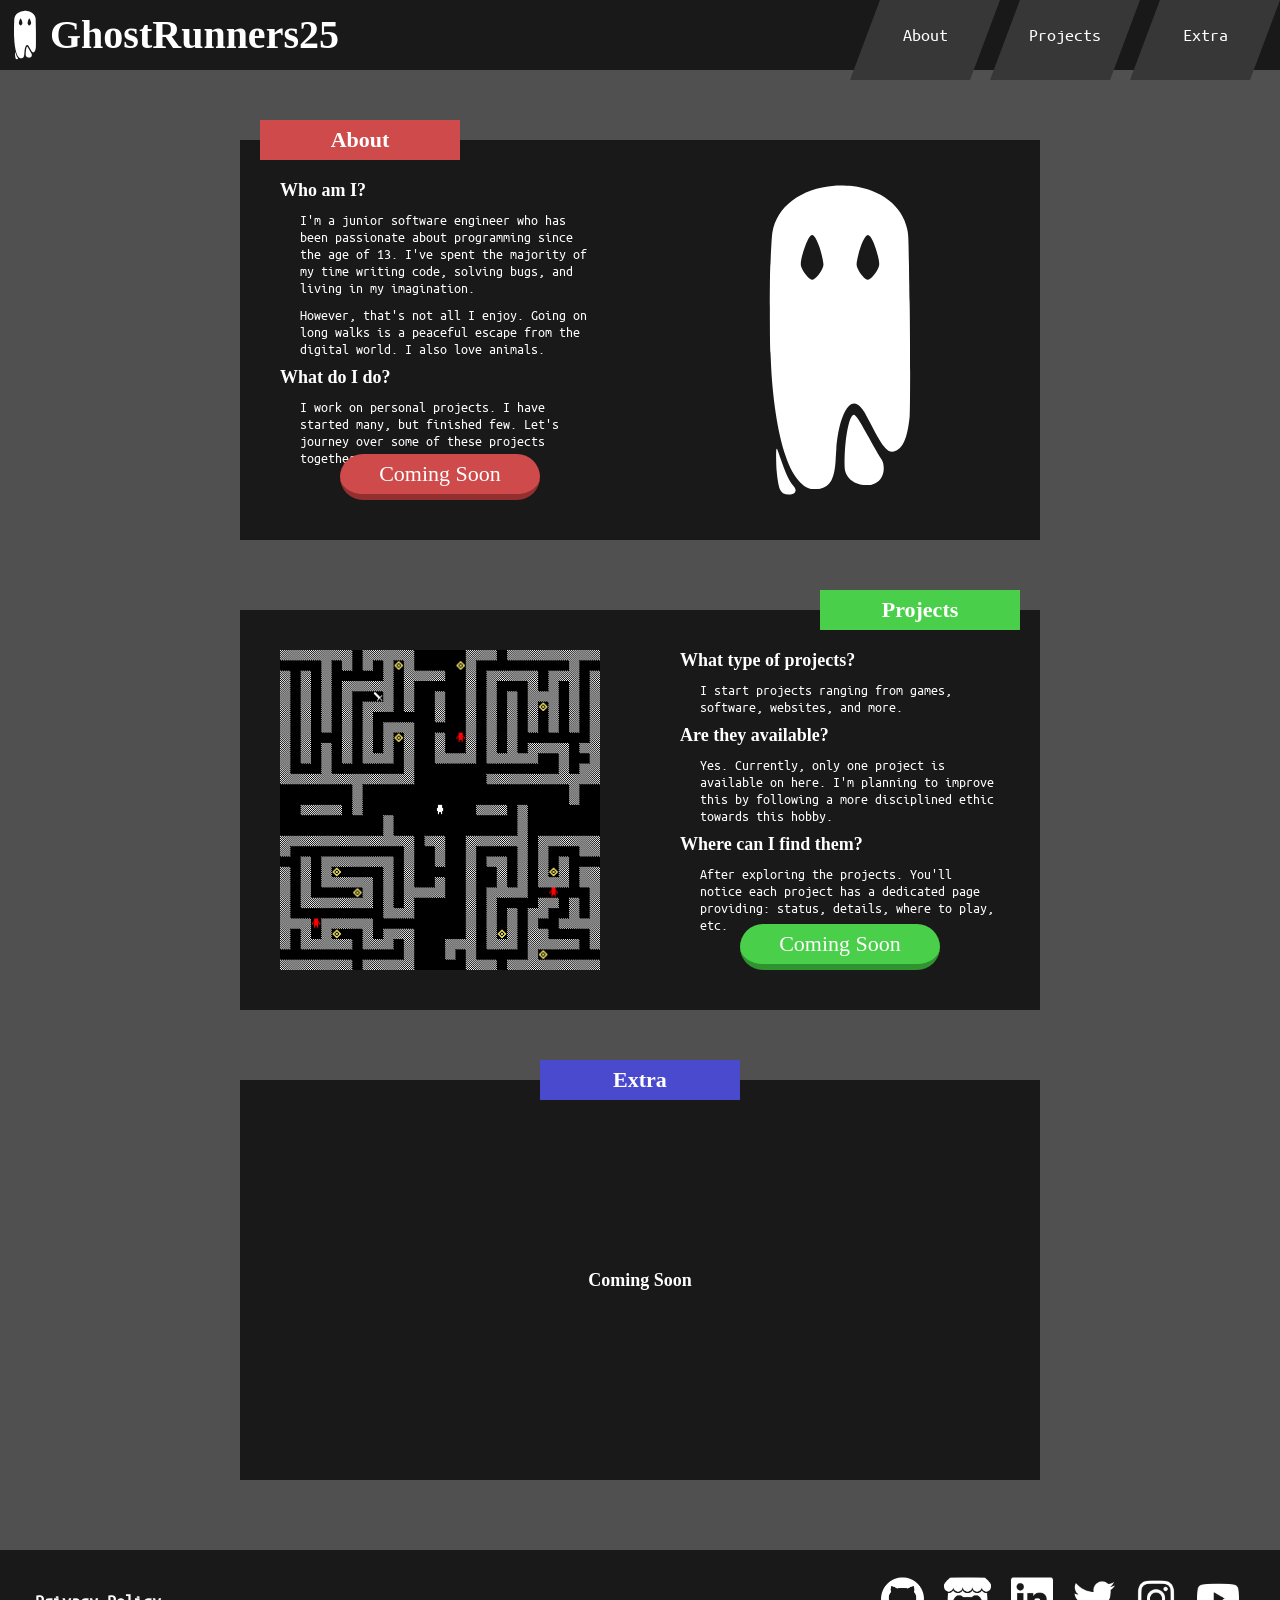
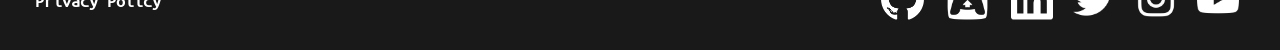
==== index.html @ 74f5e4fc "from policy to privacy-policy" ====
<!DOCTYPE html>
<html>
    <head>
        <title>GhostRunners25</title>

        <meta name="viewport" content="width=device-width, initial-scale=1.0" />
        <meta name="author" content="GhostRunners25 - Isaac Butler" />
        <meta name="keywords" content="GhostRunners25, GR25" />
        <meta name="description" content="" />

        <link href="./source/styles/main/index.css" type="text/css" rel="stylesheet" />
        <link href="./source/images/icons/ghost-icon.svg" type="x-image/icon" rel="icon" />
        <script type="module" src="./index.js"></script>
    </head>
    <body>
        <header>
            <img src="./source/images/icons/ghost-icon.svg" alt="ghost icon" />
            <h1>GhostRunners25</h1>
            <nav>
                <div class="option" id="about">
                    <a>About</a>
                </div>
                <div class="option" id="projects">
                    <a>Projects</a>
                </div>
                <div class="option" id="extra">
                    <a>Extra</a>
                </div>
            </nav>
        </header>
        <section>
            <article id="about">
                <h3>About</h3>
                <div class="box">
                    <h5>Who am I?</h5>
                    <p>
                        I'm a junior software engineer who has been passionate about programming
                        since the age of 13. I've spent the majority of my time writing code,
                        solving bugs, and living in my imagination.
                    </p>
                    <p>
                        However, that's not all I enjoy. Going on long walks is a peaceful escape
                        from the digital world. I also love animals.
                    </p>
                    <h5>What do I do?</h5>
                    <p>
                        I work on personal projects. I have started many, but finished few. Let's
                        journey over some of these projects together.
                    </p>
                </div>
                <button>Coming Soon</button>
                <!-- <button>Begin Journey</button> -->
                <div class="box">
                    <img src="./source/images/icons/ghost-icon.svg" id="ghostie" alt="ghostie" />
                </div>
            </article>
            <article id="projects">
                <h3>Projects</h3>
                <div class="box">
                    <img src="" id="slide-show" alt="image of a project" />
                </div>
                <div class="box">
                    <h5>What type of projects?</h5>
                    <p>I start projects ranging from games, software, websites, and more.</p>
                    <h5>Are they available?</h5>
                    <p>
                        Yes. Currently, only one project is available on here. I'm planning to
                        improve this by following a more disciplined ethic towards this hobby.
                    </p>
                    <h5>Where can I find them?</h5>
                    <p>
                        After exploring the projects. You'll notice each project has a dedicated
                        page providing: status, details, where to play, etc.
                    </p>
                </div>
                <button>Coming Soon</button>
                <!-- <button>Explore</button> -->
            </article>
            <article id="extra">
                <h3>Extra</h3>
                <h5>Coming Soon</h5>
            </article>
        </section>
        <footer>
            <div class="social-media">
                <a href="https://github.com/GhostRunners25/" target="_blank">
                    <img src="./source/images/social-media/github-white.png" alt="GitHub" />
                </a>
                <a href="https://ghostrunners25.itch.io/" target="_blank">
                    <img src="./source/images/social-media/itchio-white.png" alt="Itch.io" />
                </a>
                <a href="https://www.linkedin.com/in/isaac-butler/" target="_blank">
                    <img src="./source/images/social-media/linkedin-white.png" alt="LinkedIn" />
                </a>
                <a href="https://twitter.com/GhostRunners25/" target="_blank">
                    <img src="./source/images/social-media/twitter-white.png" alt="Twitter" />
                </a>
                <a href="https://www.instagram.com/ghostrunners25/" target="_blank">
                    <img src="./source/images/social-media/instagram-white.png" alt="Instagram" />
                </a>
                <a href="https://www.youtube.com/channel/UCugRE7l16EwGU9EwLtEAl-A" target="_blank">
                    <img src="./source/images/social-media/youtube-white.png" alt="YouTube" />
                </a>
            </div>
            <a href="./privacy-policy/" target="_blank">
                <h5>Privacy Policy</h5>
            </a>
        </footer>
    </body>
</html>
---- source/styles/main/index.css ----
@import url('../fonts/index.css');

@import url('./header.css');
@import url('./article.css');
@import url('./footer.css');

@import url('./about.css');
@import url('./projects.css');
@import url('./extra.css');

@import url('./animations.css');

html, body {
    background-color: rgb(80, 80, 80);
    text-align: center;
    padding: 0px;
    margin: 0px;
}

section {
    position: absolute;
    width: 100%;
    top: 140px;
}
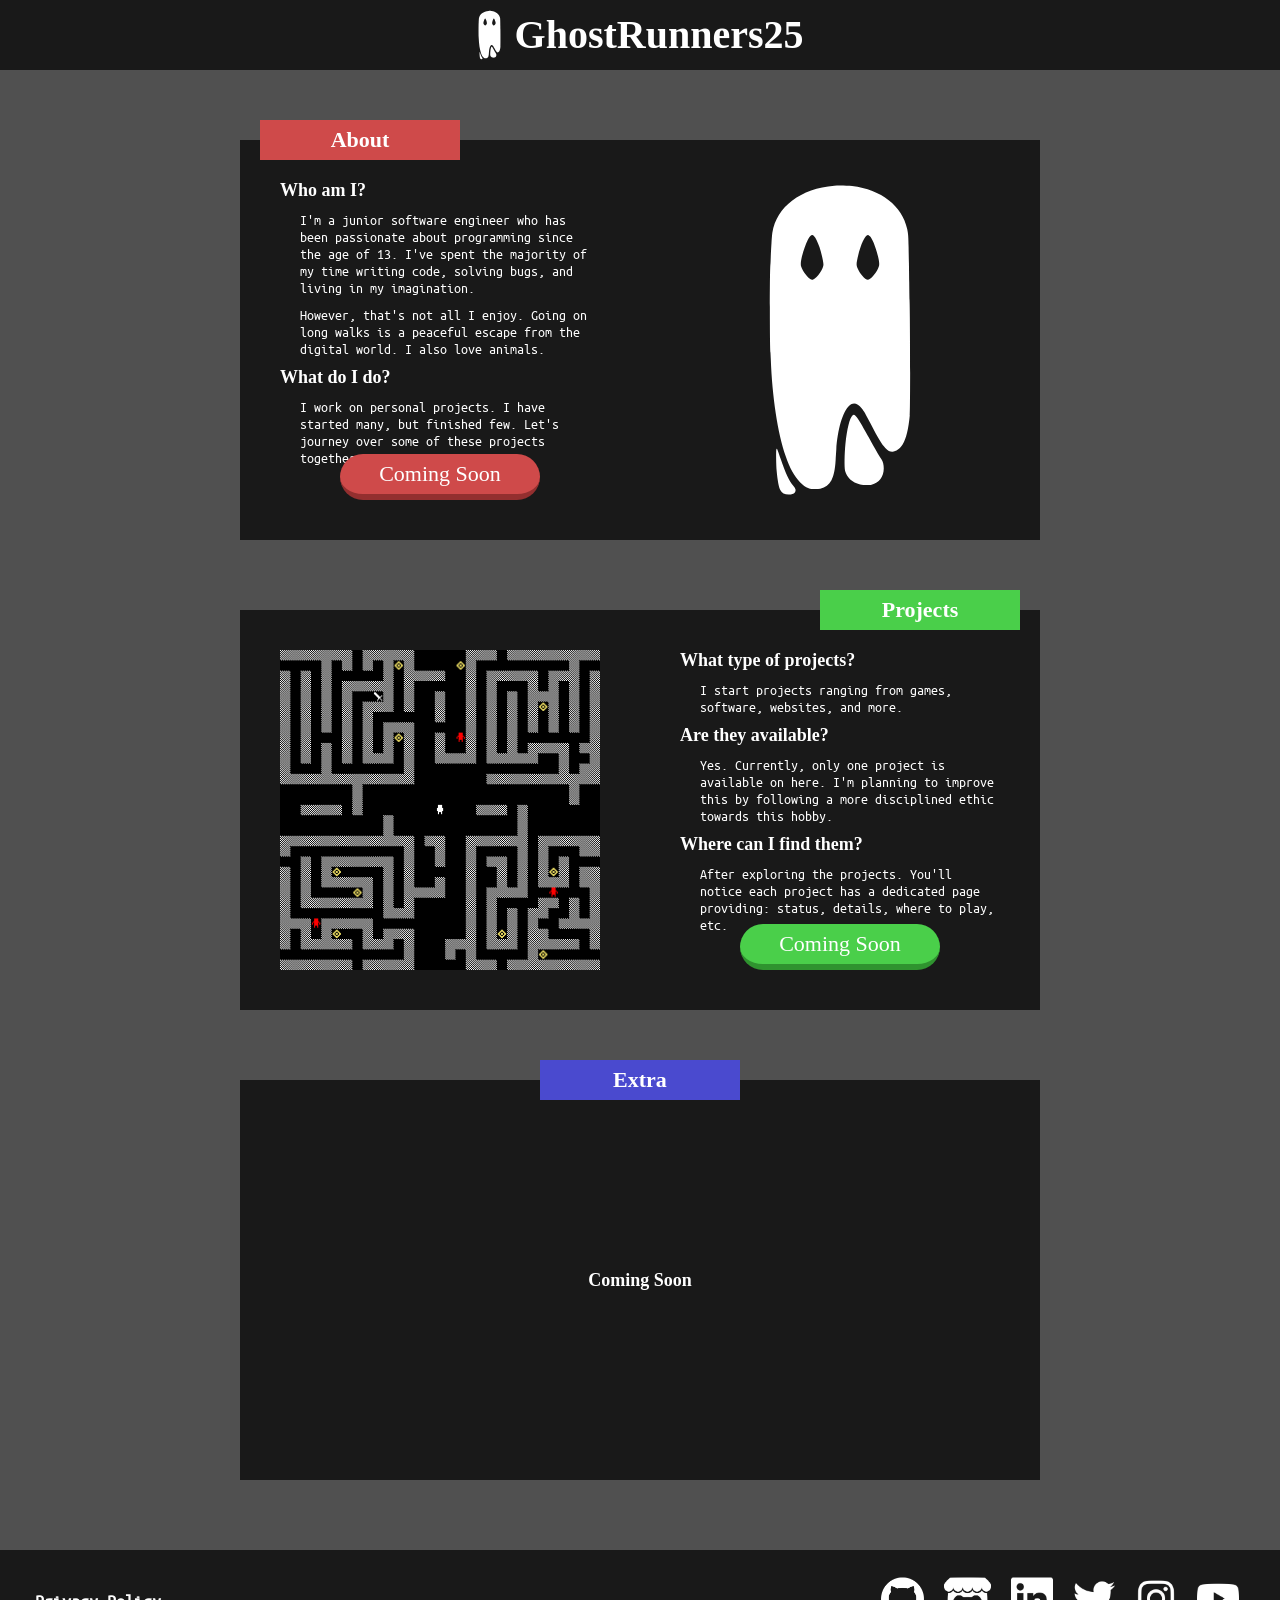
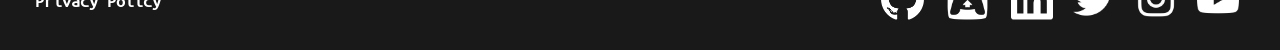
==== commit bcdeb070: "supports mobile devices v1" ====
--- a/index.html
+++ b/index.html
@@ -10,71 +10,63 @@
 
         <link href="./source/styles/main/index.css" type="text/css" rel="stylesheet" />
         <link href="./source/images/icons/ghost-icon.svg" type="x-image/icon" rel="icon" />
+
         <script type="module" src="./index.js"></script>
     </head>
     <body>
         <header>
-            <img src="./source/images/icons/ghost-icon.svg" alt="ghost icon" />
-            <h1>GhostRunners25</h1>
-            <nav>
-                <div class="option" id="about">
-                    <a>About</a>
-                </div>
-                <div class="option" id="projects">
-                    <a>Projects</a>
-                </div>
-                <div class="option" id="extra">
-                    <a>Extra</a>
-                </div>
-            </nav>
+            <div class="container">
+                <img src="./source/images/icons/ghost-icon.svg" alt="ghost icon" />
+                <h1>GhostRunners25</h1>
+            </div>
         </header>
         <section>
             <article id="about">
-                <h3>About</h3>
-                <div class="box">
+                <div class="l-box">
+                    <h3>About</h3>
                     <h5>Who am I?</h5>
                     <p>
-                        I'm a junior software engineer who has been passionate about programming
-                        since the age of 13. I've spent the majority of my time writing code,
-                        solving bugs, and living in my imagination.
+                        I'm a junior software engineer who has been passionate about programming since the age
+                        of 13. I've spent the majority of my time writing code, solving bugs, and living in my
+                        imagination.
                     </p>
                     <p>
-                        However, that's not all I enjoy. Going on long walks is a peaceful escape
-                        from the digital world. I also love animals.
+                        However, that's not all I enjoy. Going on long walks is a peaceful escape from the
+                        digital world. I also love animals.
                     </p>
                     <h5>What do I do?</h5>
                     <p>
-                        I work on personal projects. I have started many, but finished few. Let's
-                        journey over some of these projects together.
+                        I work on personal projects. I have started many, but finished few. Let's journey over
+                        some of these projects together.
                     </p>
+                    <button>Coming Soon</button>
+                    <!-- <button>Begin Journey</button> -->
                 </div>
-                <button>Coming Soon</button>
-                <!-- <button>Begin Journey</button> -->
-                <div class="box">
+                <div class="r-box">
                     <img src="./source/images/icons/ghost-icon.svg" id="ghostie" alt="ghostie" />
                 </div>
             </article>
             <article id="projects">
-                <h3>Projects</h3>
-                <div class="box">
+                <div class="l-box">
                     <img src="" id="slide-show" alt="image of a project" />
                 </div>
-                <div class="box">
+                <div class="r-box">
+                    <h3>Projects</h3>
                     <h5>What type of projects?</h5>
                     <p>I start projects ranging from games, software, websites, and more.</p>
                     <h5>Are they available?</h5>
                     <p>
-                        Yes. Currently, only one project is available on here. I'm planning to
-                        improve this by following a more disciplined ethic towards this hobby.
+                        Yes. Currently, only one project is available on here. I'm planning to improve this by
+                        following a more disciplined ethic towards this hobby.
                     </p>
                     <h5>Where can I find them?</h5>
                     <p>
-                        After exploring the projects. You'll notice each project has a dedicated
-                        page providing: status, details, where to play, etc.
+                        After exploring the projects. You'll notice each project has a dedicated page
+                        providing: status, details, where to play, etc.
                     </p>
+                    <button>Coming Soon</button>
+                    <!-- <button>Explore</button> -->
                 </div>
-                <button>Coming Soon</button>
-                <!-- <button>Explore</button> -->
             </article>
             <article id="extra">
                 <h3>Extra</h3>
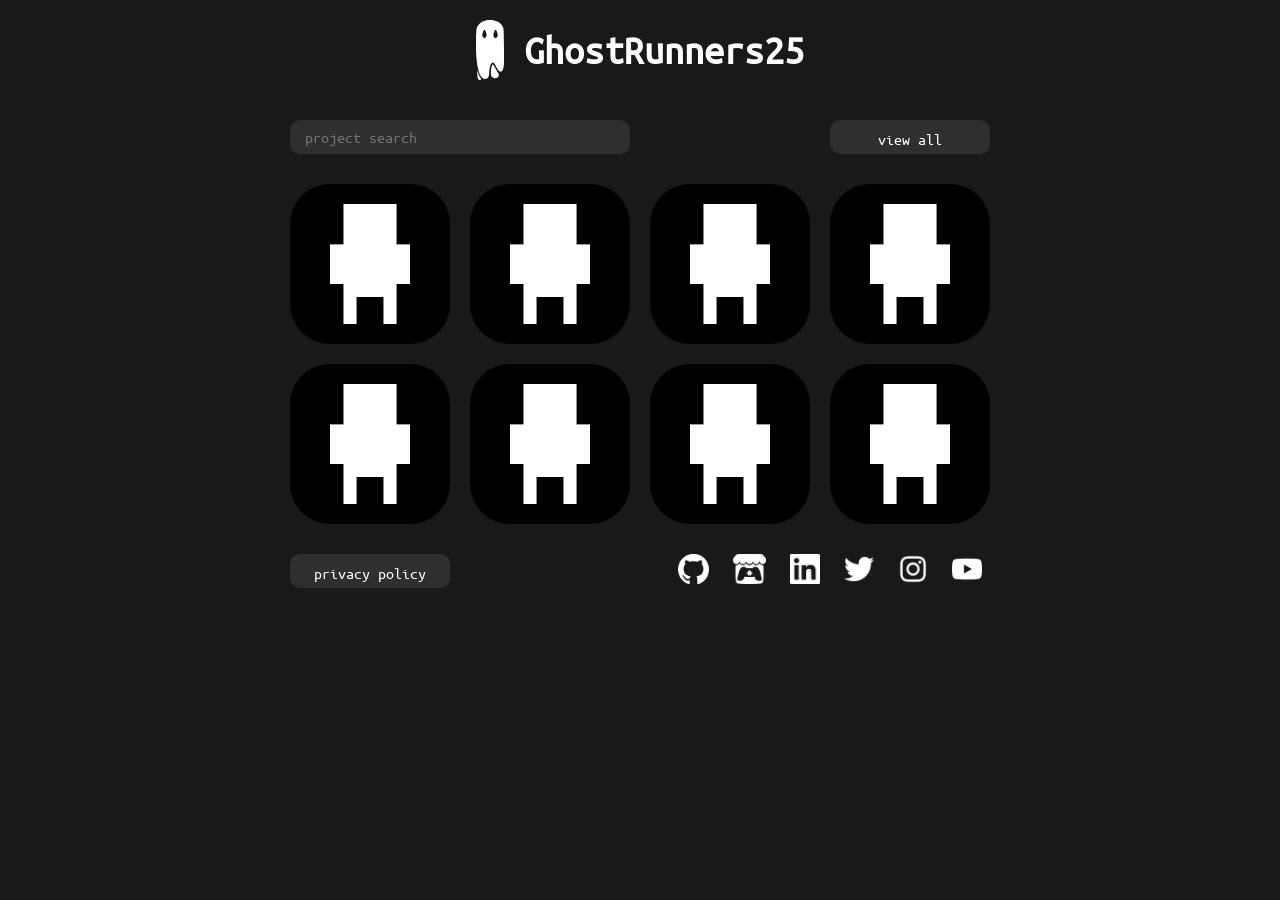
==== commit ce432983: "initial 4.0" ====
--- a/index.html
+++ b/index.html
@@ -1,102 +1,34 @@
 <!DOCTYPE html>
-<html>
+<html lang="en">
     <head>
         <title>GhostRunners25</title>
 
         <meta name="viewport" content="width=device-width, initial-scale=1.0" />
         <meta name="author" content="GhostRunners25 - Isaac Butler" />
-        <meta name="keywords" content="GhostRunners25, GR25" />
+        <meta name="keywords" content="ghostrunners25, gr25" />
         <meta name="description" content="" />
 
         <link href="./source/styles/main/index.css" type="text/css" rel="stylesheet" />
-        <link href="./source/images/icons/ghost-icon.svg" type="x-image/icon" rel="icon" />
+        <link href="./source/images/icons/ghost-slim-icon.svg" type="x-image/icon" rel="icon" />
 
         <script type="module" src="./index.js"></script>
     </head>
+
     <body>
         <header>
-            <div class="container">
-                <img src="./source/images/icons/ghost-icon.svg" alt="ghost icon" />
-                <h1>GhostRunners25</h1>
+            <img src="./source/images/icons/ghost-slim-icon.svg" alt="logo" draggable="false" />
+            <h1>GhostRunners25</h1>
+        </header>
+        <section id="projects">
+            <div id="project-header">
+                <input type="text" id="project-search" placeholder="project search" title="search all projects" />
+                <a role="link" href="./projects/" target="_blank" title="view all projects">view all</a>
             </div>
-        </header>
-        <section>
-            <article id="about">
-                <div class="l-box">
-                    <h3>About</h3>
-                    <h5>Who am I?</h5>
-                    <p>
-                        I'm a junior software engineer who has been passionate about programming since the age
-                        of 13. I've spent the majority of my time writing code, solving bugs, and living in my
-                        imagination.
-                    </p>
-                    <p>
-                        However, that's not all I enjoy. Going on long walks is a peaceful escape from the
-                        digital world. I also love animals.
-                    </p>
-                    <h5>What do I do?</h5>
-                    <p>
-                        I work on personal projects. I have started many, but finished few. Let's journey over
-                        some of these projects together.
-                    </p>
-                    <button>Coming Soon</button>
-                    <!-- <button>Begin Journey</button> -->
-                </div>
-                <div class="r-box">
-                    <img src="./source/images/icons/ghost-icon.svg" id="ghostie" alt="ghostie" />
-                </div>
-            </article>
-            <article id="projects">
-                <div class="l-box">
-                    <img src="" id="slide-show" alt="image of a project" />
-                </div>
-                <div class="r-box">
-                    <h3>Projects</h3>
-                    <h5>What type of projects?</h5>
-                    <p>I start projects ranging from games, software, websites, and more.</p>
-                    <h5>Are they available?</h5>
-                    <p>
-                        Yes. Currently, only one project is available on here. I'm planning to improve this by
-                        following a more disciplined ethic towards this hobby.
-                    </p>
-                    <h5>Where can I find them?</h5>
-                    <p>
-                        After exploring the projects. You'll notice each project has a dedicated page
-                        providing: status, details, where to play, etc.
-                    </p>
-                    <button>Coming Soon</button>
-                    <!-- <button>Explore</button> -->
-                </div>
-            </article>
-            <article id="extra">
-                <h3>Extra</h3>
-                <h5>Coming Soon</h5>
-            </article>
+            <div id="project-grid"></div>
         </section>
         <footer>
-            <div class="social-media">
-                <a href="https://github.com/GhostRunners25/" target="_blank">
-                    <img src="./source/images/social-media/github-white.png" alt="GitHub" />
-                </a>
-                <a href="https://ghostrunners25.itch.io/" target="_blank">
-                    <img src="./source/images/social-media/itchio-white.png" alt="Itch.io" />
-                </a>
-                <a href="https://www.linkedin.com/in/isaac-butler/" target="_blank">
-                    <img src="./source/images/social-media/linkedin-white.png" alt="LinkedIn" />
-                </a>
-                <a href="https://twitter.com/GhostRunners25/" target="_blank">
-                    <img src="./source/images/social-media/twitter-white.png" alt="Twitter" />
-                </a>
-                <a href="https://www.instagram.com/ghostrunners25/" target="_blank">
-                    <img src="./source/images/social-media/instagram-white.png" alt="Instagram" />
-                </a>
-                <a href="https://www.youtube.com/channel/UCugRE7l16EwGU9EwLtEAl-A" target="_blank">
-                    <img src="./source/images/social-media/youtube-white.png" alt="YouTube" />
-                </a>
-            </div>
-            <a href="./privacy-policy/" target="_blank">
-                <h5>Privacy Policy</h5>
-            </a>
+            <a role="link" href="./privacy-policy/" target="_blank" title="view privacy policy">privacy policy</a>
+            <div id="social-media"></div>
         </footer>
     </body>
 </html>
--- a/source/styles/main/index.css
+++ b/source/styles/main/index.css
@@ -1,25 +1,12 @@
 @import url('../fonts/index.css');
-
 @import url('./header.css');
-@import url('./article.css');
 @import url('./footer.css');
 
-@import url('./about.css');
-@import url('./projects.css');
-@import url('./extra.css');
-
-@import url('./animations.css');
+@import url('./project.css');
 
 html, body {
-    background-color: rgb(80, 80, 80);
-    text-align: center;
+    background-color: rgb(25 25 25);
+    user-select: none;
     padding: 0px;
     margin: 0px;
-}
-
-section {
-    position: absolute;
-    width: 100%;
-    top: 140px;
-}
-
+}
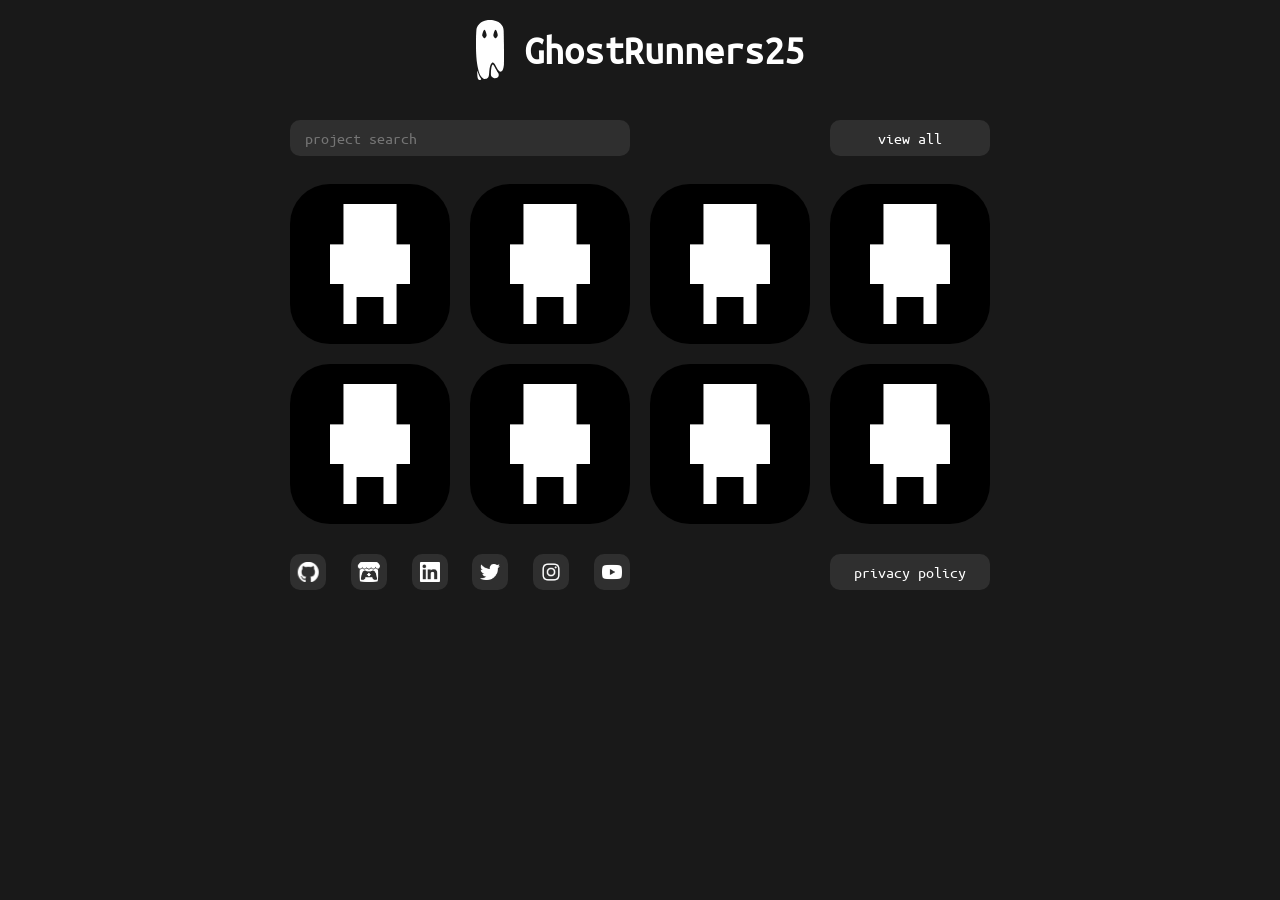
==== commit 86f211f2: "css bug fixes & min size" ====
--- a/index.html
+++ b/index.html
@@ -27,8 +27,8 @@
             <div id="project-grid"></div>
         </section>
         <footer>
+            <div id="social-media"></div>
             <a role="link" href="./privacy-policy/" target="_blank" title="view privacy policy">privacy policy</a>
-            <div id="social-media"></div>
         </footer>
     </body>
 </html>
--- a/source/styles/main/index.css
+++ b/source/styles/main/index.css
@@ -5,7 +5,7 @@
 @import url('./project.css');
 
 html, body {
-    background-color: rgb(25 25 25);
+    background-color: var(--background-color);
     user-select: none;
     padding: 0px;
     margin: 0px;
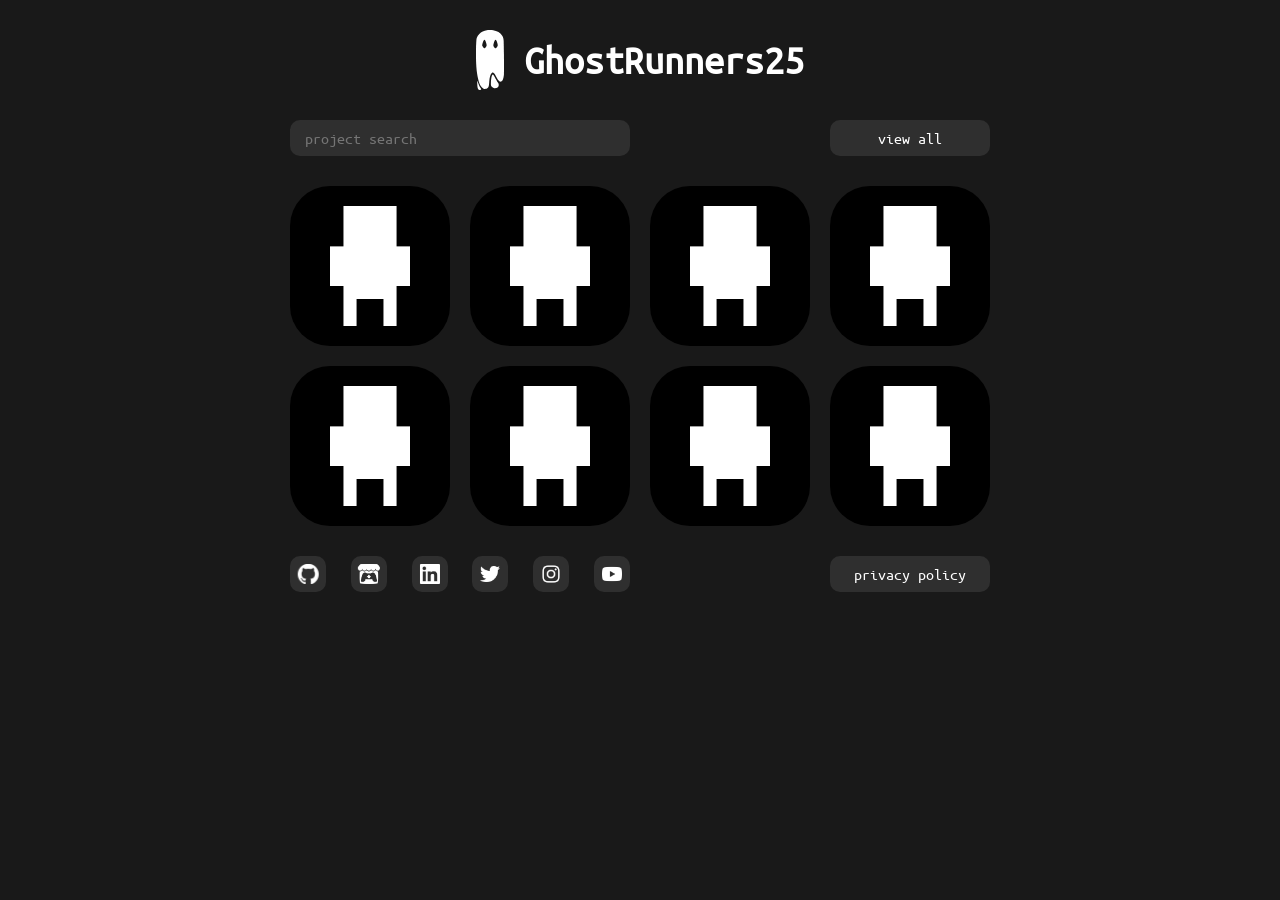
==== commit 36bcfa26: "limit projects shown (home page only)" ====
--- a/index.html
+++ b/index.html
@@ -24,7 +24,7 @@
                 <input type="text" id="project-search" placeholder="project search" title="search all projects" />
                 <a role="link" href="./projects/" target="_blank" title="view all projects">view all</a>
             </div>
-            <div id="project-grid"></div>
+            <div id="project-grid" class="limited"></div>
         </section>
         <footer>
             <div id="social-media"></div>
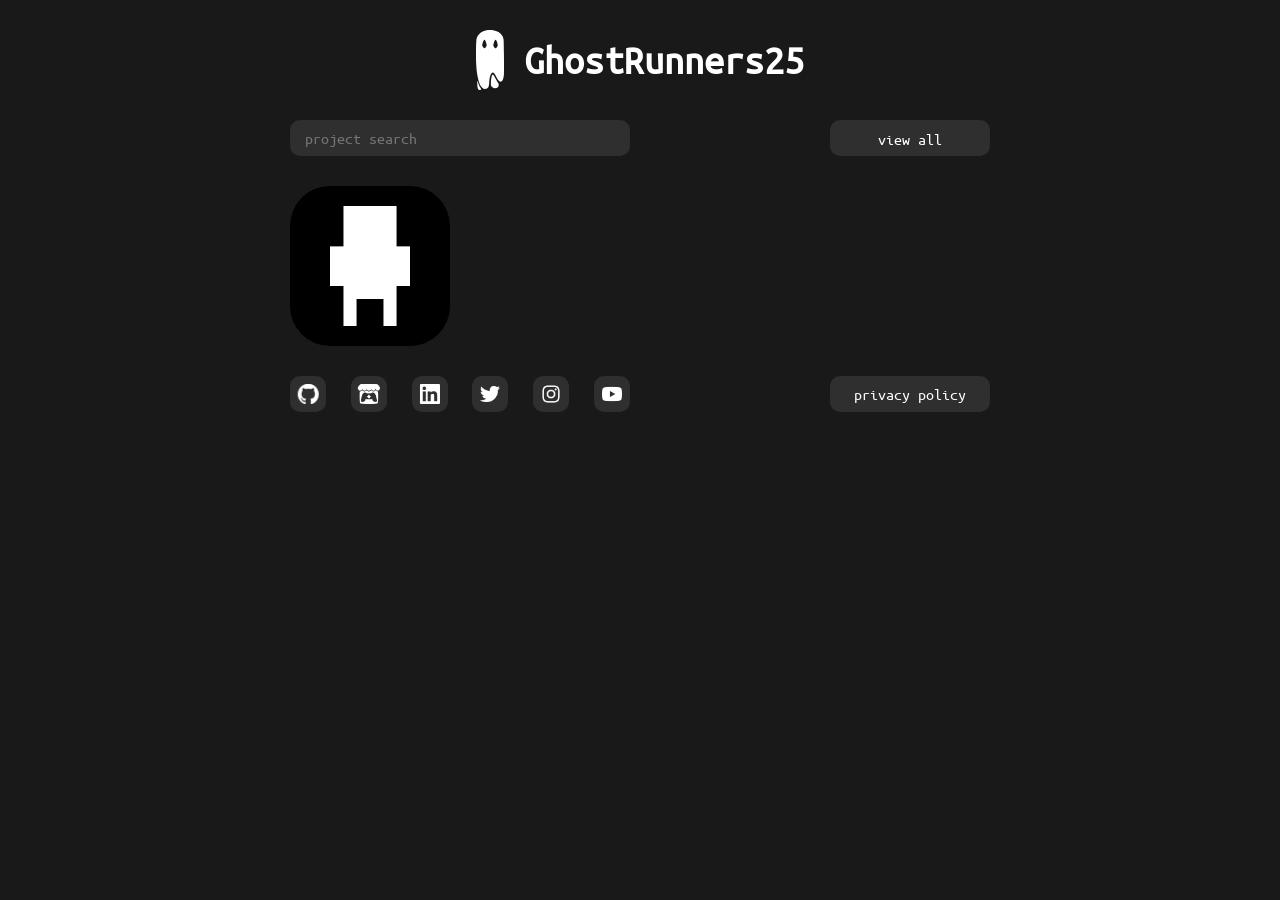
==== commit 2d8b8400: "project page within home" ====
--- a/index.html
+++ b/index.html
@@ -21,14 +21,14 @@
         </header>
         <section id="projects">
             <div id="project-header">
-                <input type="text" id="project-search" placeholder="project search" title="search all projects" />
-                <a role="link" href="./projects/" target="_blank" title="view all projects">view all</a>
+                <input type="text" id="project-search" placeholder="project search" />
+                <button id="project-button">view all</button>
             </div>
             <div id="project-grid" class="limited"></div>
         </section>
         <footer>
             <div id="social-media"></div>
-            <a role="link" href="./privacy-policy/" target="_blank" title="view privacy policy">privacy policy</a>
+            <a role="link" href="./privacy-policy/">privacy policy</a>
         </footer>
     </body>
 </html>
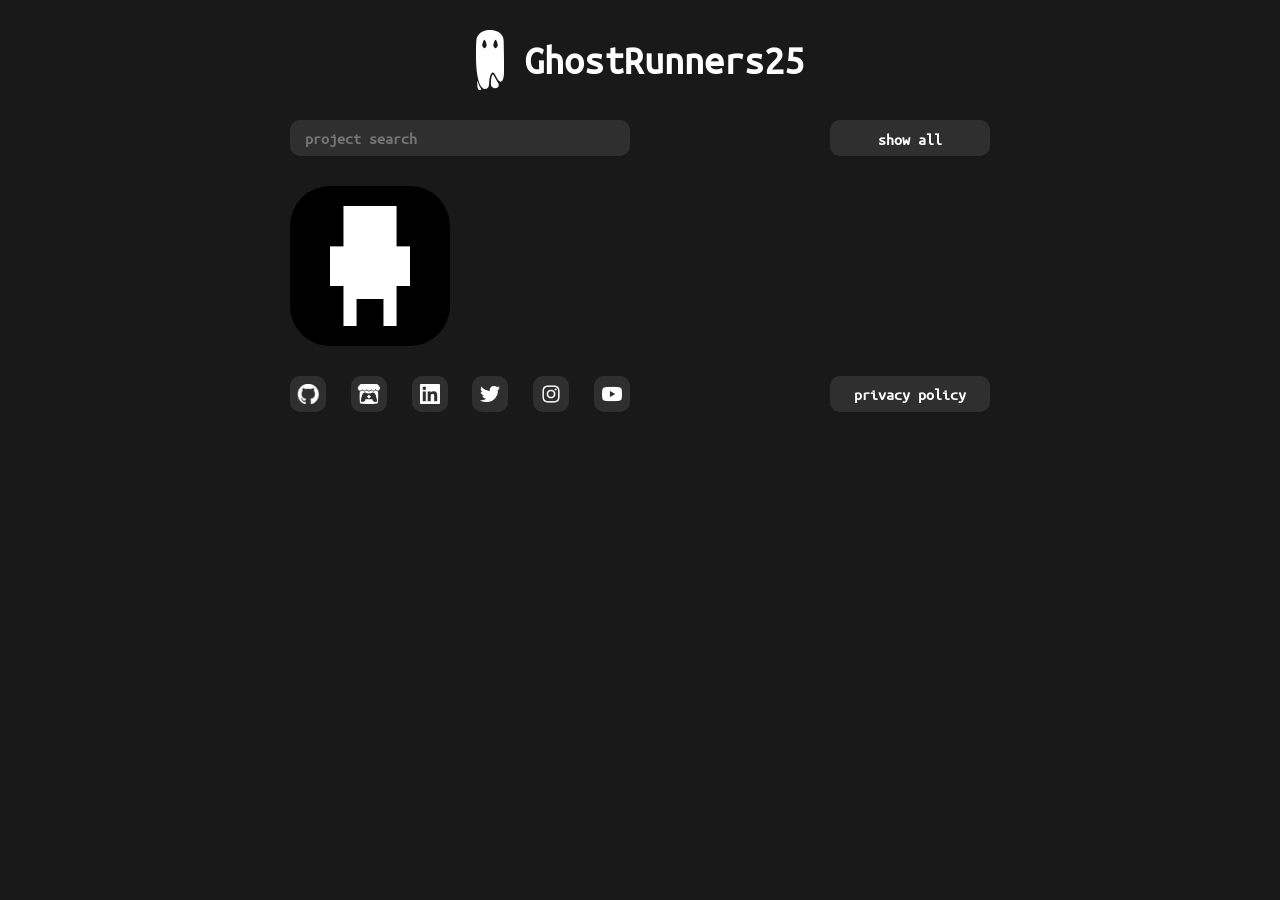
==== commit 2e430578: "button improvements" ====
--- a/index.html
+++ b/index.html
@@ -22,7 +22,7 @@
         <section id="projects">
             <div id="project-header">
                 <input type="text" id="project-search" placeholder="project search" />
-                <button id="project-button">view all</button>
+                <button id="project-button">show all</button>
             </div>
             <div id="project-grid" class="limited"></div>
         </section>
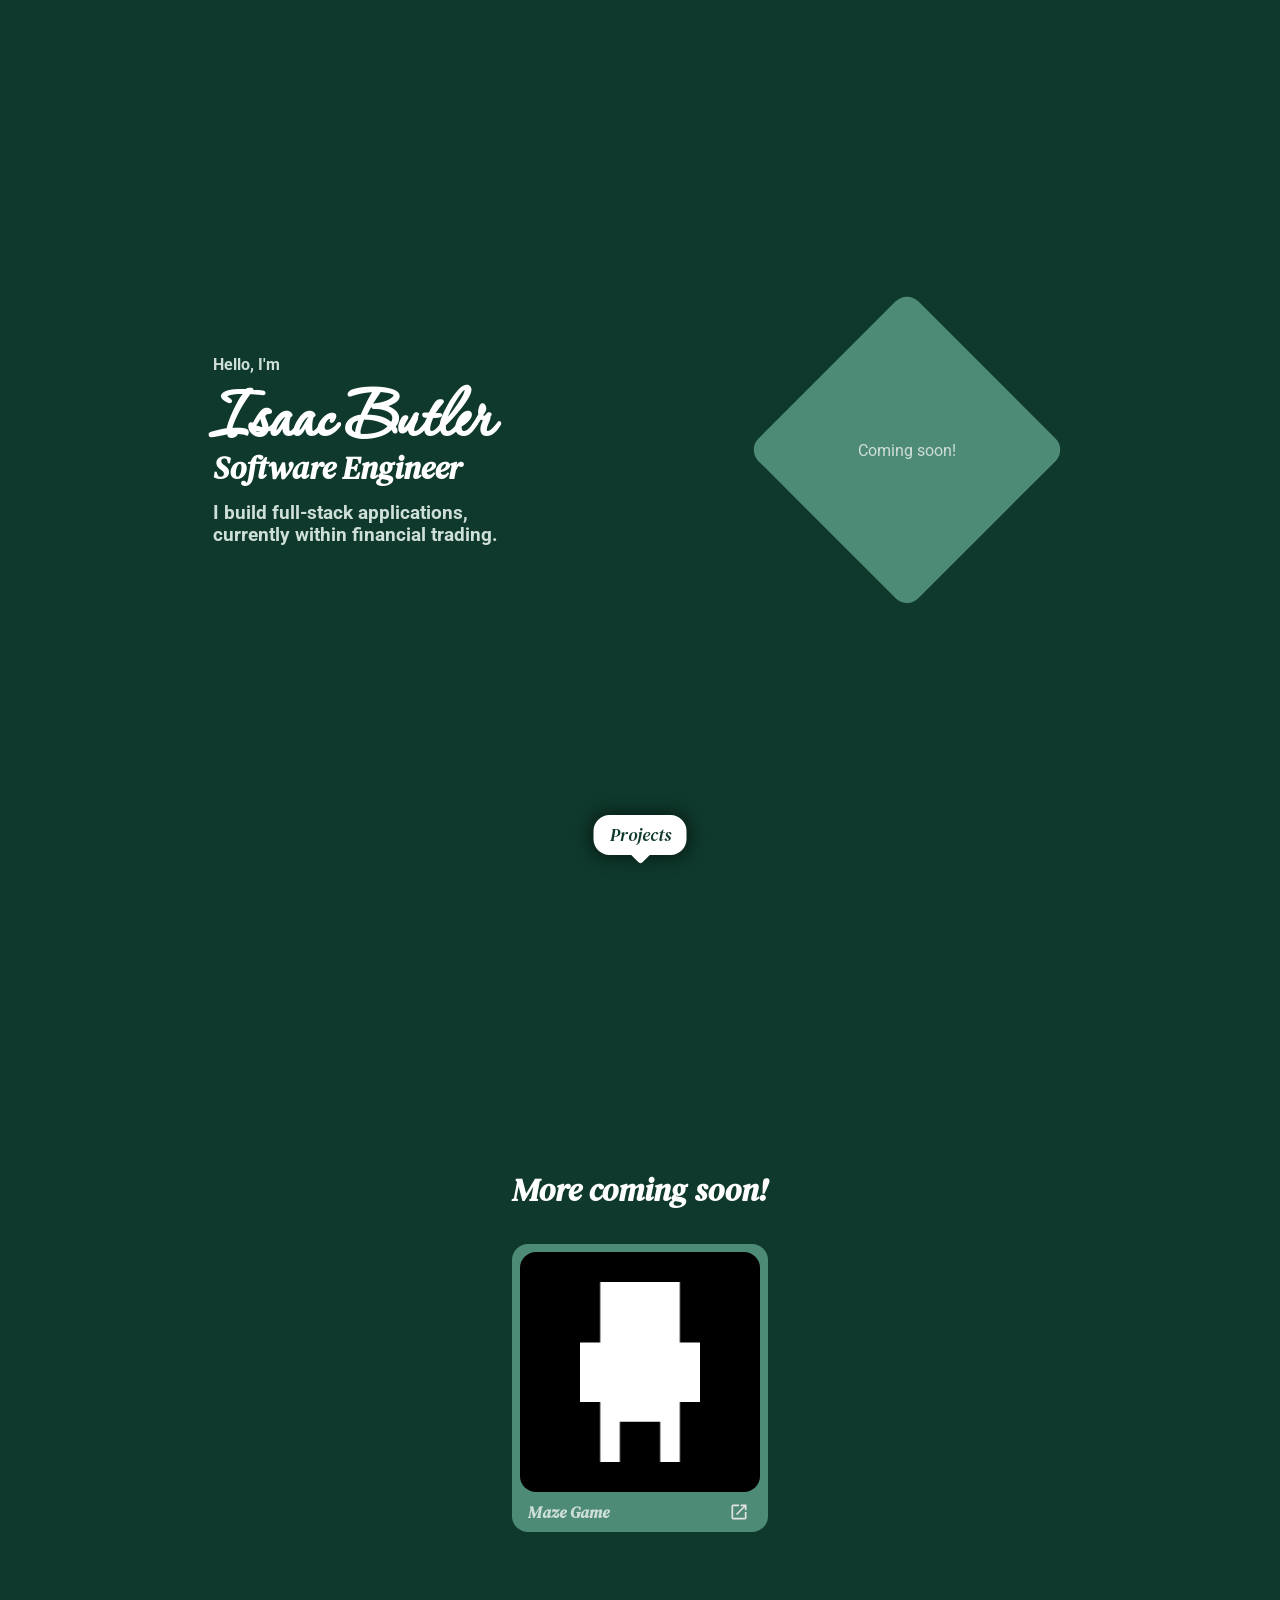
==== commit f9b17f0f: "version 1.0" ====
--- a/index.html
+++ b/index.html
@@ -1,34 +1,35 @@
 <!DOCTYPE html>
 <html lang="en">
     <head>
-        <title>GhostRunners25</title>
+        <title>isaac-e-butler</title>
 
         <meta name="viewport" content="width=device-width, initial-scale=1.0" />
-        <meta name="author" content="GhostRunners25 - Isaac Butler" />
-        <meta name="keywords" content="ghostrunners25, gr25" />
+        <meta name="author" content="Isaac Butler" />
+        <meta name="keywords" content="isaac, butler, isaacebutler, isaac-e-butler" />
         <meta name="description" content="" />
 
-        <link href="./source/styles/main/index.css" type="text/css" rel="stylesheet" />
-        <link href="./source/images/icons/ghost-slim-icon.svg" type="x-image/icon" rel="icon" />
+        <link href="./src/styles/index.css" type="text/css" rel="stylesheet" />
+        <link href="./src/images/favicon.svg" type="x-image/icon" rel="icon" />
 
-        <script type="module" src="./index.js"></script>
+        <script type="module" src="./src/scripts/index.js"></script>
     </head>
-
     <body>
-        <header>
-            <img src="./source/images/icons/ghost-slim-icon.svg" alt="logo" draggable="false" />
-            <h1>GhostRunners25</h1>
-        </header>
-        <section id="projects">
-            <div id="project-header">
-                <input type="text" id="project-search" placeholder="project search" />
-                <button id="project-button">show all</button>
+        <nav>
+            <button id="scroll-to-button"><span></span></button>
+        </nav>
+        <section id="home" class="split-view">
+            <div id="intro">
+                <h4>Hello, I'm</h4>
+                <h1>Isaac Butler</h1>
+                <h2>Software Engineer</h2>
+                <h3>I build full-stack applications, currently within financial trading.</h3>
             </div>
-            <div id="project-grid" class="limited"></div>
+            <div id="demo">
+                <div>Coming soon!</div>
+            </div>
         </section>
-        <footer>
-            <div id="social-media"></div>
-            <a role="link" href="./privacy-policy/">privacy policy</a>
-        </footer>
+        <section id="project-list">
+            <h2>More coming soon!</h2>
+        </section>
     </body>
 </html>
--- a/src/styles/index.css
+++ b/src/styles/index.css
@@ -0,0 +1,255 @@
+@import url("./fonts.css");
+
+:root {
+    --color-1: rgb(255 255 255);
+    --color-2: rgb(206 222 216);
+    --color-3: rgb(127 170 155);
+    --color-4: rgb(78 139 119);
+    --color-5: rgb(15 57 44);
+}
+
+h1, h2, h3, h4, h5, h6, p {
+    padding: 0;
+    margin: 0;
+}
+
+html, body {
+    background-color: var(--color-5);
+    color: var(--color-2);
+    height: 100%;
+    width: 100%;
+    padding: 0;
+    margin: 0;
+}
+
+button {
+    background-color: transparent;
+    cursor: pointer;
+    border: none;
+}
+
+* {
+    font-family: "roboto", Arial, Helvetica, sans-serif;
+}
+
+h1 {
+    font-family: "corinthia", "Times New Roman", Times, serif;
+    font-size: 5rem;
+}
+
+h2 {
+    font-family: "dm-serif-text", "Times New Roman", Times, serif;
+    font-style: italic;
+    font-size: 2rem;
+}
+
+h1, h2 {
+    color: var(--color-1);
+}
+
+h3 {
+    margin-top: 0.75rem;
+}
+
+h3, h4 {
+    color: var(--color-2);
+}
+
+h5 {
+    font-family: "dm-serif-text", "Times New Roman", Times, serif;
+    font-style: italic;
+    font-size: 1rem;
+}
+
+section {
+    height: 100vh;
+    min-height: 25rem;
+    display: flex;
+    flex-direction: column;
+    justify-content: center;
+    align-items: center;
+}
+
+.split-view {
+    display: flex;
+    flex-direction: row;
+    justify-content: space-evenly;
+    align-items: center;
+}
+
+@media (max-width: 65rem) {
+    section {
+        min-height: 50rem;
+    }
+
+    .split-view {
+        flex-direction: column;
+    }
+}
+
+#project-list {
+    position: relative;
+    display: flex;
+    row-gap: 2rem;
+    
+    .project {
+        background-color: var(--color-4);
+        padding: 0.5rem 0.5rem 0 0.5rem;
+        border-radius: 1rem;
+        position: relative;
+
+        .project-image {
+            img, .project-overlay {
+                border-radius: 1rem;
+                display: block;
+                width: 15rem;
+                height: 15rem;
+            }
+
+            .project-overlay {
+                transition: opacity 200ms ease;
+
+                background-color: rgba(0, 0, 0, 0.9);
+                font-size: 0.8rem;
+                box-sizing: border-box;
+                position: absolute;
+                padding: 0.75rem;
+                display: block;
+                left: 0.5rem;
+                top: 0.5rem;
+                opacity: 0;
+            }
+
+            &:hover .project-overlay {
+                opacity: 1;
+            }
+        }
+
+        .project-title {
+            display: flex;
+            justify-content: space-between;
+            padding: 0 0.5rem;
+            box-sizing: border-box;
+            height: 2.5rem;
+            align-items: center;
+
+            button {
+                transition: background-color 200ms ease;
+                
+                display: flex;
+                align-items: center;
+                justify-content: center;
+                box-sizing: content-box;
+                border-radius: 0.25rem;
+                height: 1.25rem;
+                padding: 0.2rem;
+
+                &:hover {
+                    background-color: rgba(0, 0, 0, 0.2);
+                }
+
+                &:active {
+                    background-color: rgba(0, 0, 0, 0.4);
+                }
+
+                img {
+                    height: 1.25rem;
+                    width: auto;
+                }
+            }
+        }
+    }
+}
+
+#home {
+    #intro, #demo {
+        display: flex;
+        flex-direction: column;
+        justify-content: center;
+        
+        height: 20rem;
+        width: 20rem;
+    }
+
+    #intro {
+        h2 {
+            margin-top: -1.5rem;
+        }
+    }
+
+    #demo {
+        align-items: center;
+        position: relative;
+        
+        &::before {
+            content: "";
+            background-color: var(--color-4);
+            display: block;
+            position: absolute;
+            border-radius: 1rem;
+            transform: translate(-50%, -50%) rotate(45deg);
+            height: calc(20rem / sqrt(2));
+            width: calc(20rem / sqrt(2));
+            left: 50%;
+            top: 50%;
+        }
+
+        > * {
+            z-index: 1;
+        }
+    }
+}
+
+nav {
+    position: fixed;
+    transform: translateX(-50%);
+    user-select: none;
+    display: flex;
+    column-gap: 1rem;
+    z-index: 10;
+    bottom: 5%;
+    left: 50%;
+
+    > * {
+        background-color: var(--color-1);
+        color: var(--color-5);
+        border-radius: 1rem;
+        padding: 0.5rem 1rem;
+        cursor: pointer;
+    }
+
+    #scroll-to-button {
+        box-shadow: 0 0 1rem 0.2rem rgba(0, 0, 0, 0.5);
+        border: none;
+
+        > span {
+            font-family: "dm-serif-text", "Times New Roman", Times, serif;
+            font-style: italic;
+            font-size: 1.1rem;
+            position: relative;
+            z-index: 1;
+        }
+
+        &.arrow-up::before, &.arrow-down::before {
+            content: "";
+            transition: ease 0.4s;
+            background-color: var(--color-1);
+            transform: translate(-50%, -50%) rotate(45deg);
+            border-radius: 0.2rem;
+            position: absolute;
+            display: block;
+            height: 1rem;
+            width: 1rem;
+            left: 50%;
+            top: 50%;
+        }
+
+        &.arrow-up::before {
+            top: 5%;
+        }
+
+        &.arrow-down::before {
+            top: 95%;
+        }
+    }
+}
